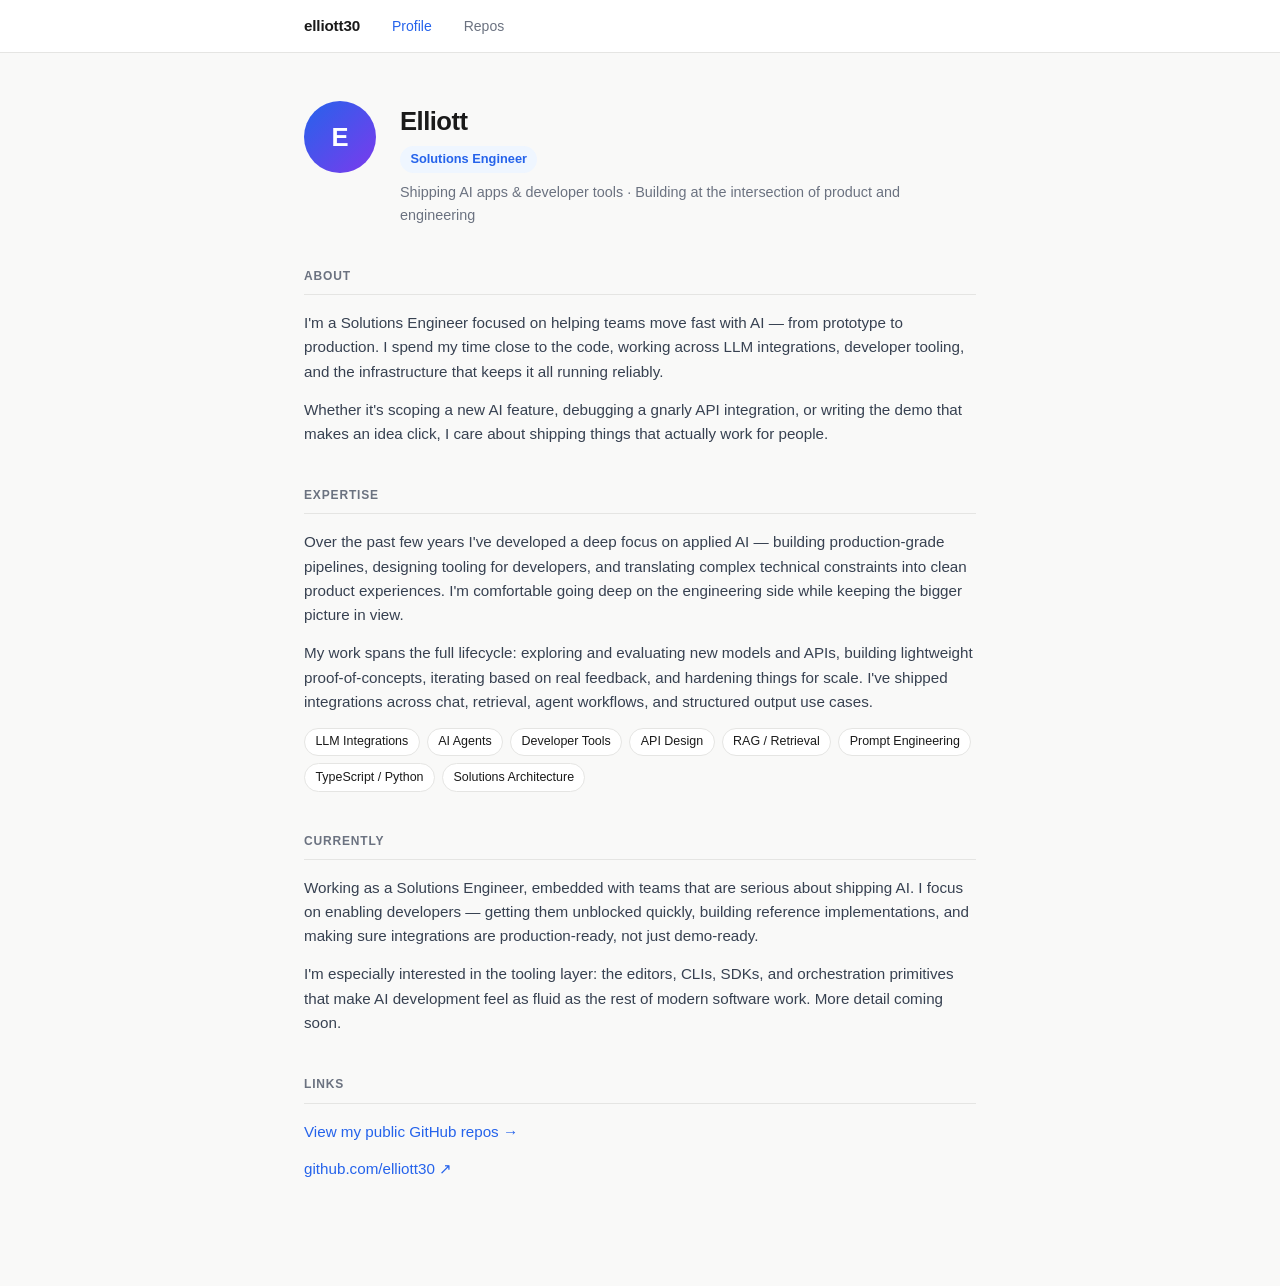
==== index.html @ 515566d5 "Initial commit: minimal GitHub Pages site Two pages: personal profile and live public repo listing v" ====
<!DOCTYPE html>
<html lang="en">
<head>
  <meta charset="UTF-8" />
  <meta name="viewport" content="width=device-width, initial-scale=1.0" />
  <title>Elliott — Solutions Engineer</title>
  <link rel="stylesheet" href="style.css" />
</head>
<body>
  <nav>
    <div class="inner">
      <a href="index.html" class="brand">elliott30</a>
      <a href="index.html" class="active">Profile</a>
      <a href="repos.html">Repos</a>
    </div>
  </nav>

  <main>
    <div class="profile-header">
      <div class="avatar">E</div>
      <div>
        <h1>Elliott</h1>
        <span class="role-badge">Solutions Engineer</span>
        <p class="tagline">Shipping AI apps &amp; developer tools · Building at the intersection of product and engineering</p>
      </div>
    </div>

    <section>
      <h2>About</h2>
      <p>
        I'm a Solutions Engineer focused on helping teams move fast with AI — from prototype to production. I spend my time close to the code, working across LLM integrations, developer tooling, and the infrastructure that keeps it all running reliably.
      </p>
      <p>
        Whether it's scoping a new AI feature, debugging a gnarly API integration, or writing the demo that makes an idea click, I care about shipping things that actually work for people.
      </p>
    </section>

    <section>
      <h2>Expertise</h2>
      <p>
        Over the past few years I've developed a deep focus on applied AI — building production-grade pipelines, designing tooling for developers, and translating complex technical constraints into clean product experiences. I'm comfortable going deep on the engineering side while keeping the bigger picture in view.
      </p>
      <p>
        My work spans the full lifecycle: exploring and evaluating new models and APIs, building lightweight proof-of-concepts, iterating based on real feedback, and hardening things for scale. I've shipped integrations across chat, retrieval, agent workflows, and structured output use cases.
      </p>
      <div class="tags">
        <span class="tag">LLM Integrations</span>
        <span class="tag">AI Agents</span>
        <span class="tag">Developer Tools</span>
        <span class="tag">API Design</span>
        <span class="tag">RAG / Retrieval</span>
        <span class="tag">Prompt Engineering</span>
        <span class="tag">TypeScript / Python</span>
        <span class="tag">Solutions Architecture</span>
      </div>
    </section>

    <section>
      <h2>Currently</h2>
      <p>
        Working as a Solutions Engineer, embedded with teams that are serious about shipping AI. I focus on enabling developers — getting them unblocked quickly, building reference implementations, and making sure integrations are production-ready, not just demo-ready.
      </p>
      <p>
        I'm especially interested in the tooling layer: the editors, CLIs, SDKs, and orchestration primitives that make AI development feel as fluid as the rest of modern software work. More detail coming soon.
      </p>
    </section>

    <section>
      <h2>Links</h2>
      <p>
        <a href="repos.html" style="color: var(--accent); text-decoration: none; font-weight: 500;">View my public GitHub repos →</a>
      </p>
      <p style="margin-top: 0.5rem;">
        <a href="https://github.com/elliott30" target="_blank" rel="noopener" style="color: var(--accent); text-decoration: none; font-weight: 500;">github.com/elliott30 ↗</a>
      </p>
    </section>
  </main>
</body>
</html>
---- style.css ----
*, *::before, *::after { box-sizing: border-box; margin: 0; padding: 0; }

:root {
  --bg: #f9f9f8;
  --surface: #ffffff;
  --border: #e5e5e3;
  --text: #1a1a1a;
  --muted: #6b7280;
  --accent: #2563eb;
  --accent-light: #eff6ff;
  --radius: 8px;
  --max-w: 720px;
}

body {
  font-family: -apple-system, BlinkMacSystemFont, "Segoe UI", Roboto, sans-serif;
  background: var(--bg);
  color: var(--text);
  line-height: 1.6;
  font-size: 16px;
}

nav {
  position: sticky;
  top: 0;
  background: var(--surface);
  border-bottom: 1px solid var(--border);
  z-index: 10;
}

nav .inner {
  max-width: var(--max-w);
  margin: 0 auto;
  padding: 0 1.5rem;
  display: flex;
  align-items: center;
  gap: 2rem;
  height: 52px;
}

nav .brand {
  font-weight: 600;
  font-size: 0.95rem;
  color: var(--text);
  text-decoration: none;
  letter-spacing: -0.01em;
}

nav a {
  color: var(--muted);
  text-decoration: none;
  font-size: 0.875rem;
  font-weight: 500;
  transition: color 0.15s;
}

nav a:hover, nav a.active {
  color: var(--accent);
}

main {
  max-width: var(--max-w);
  margin: 0 auto;
  padding: 3rem 1.5rem 4rem;
}

/* Profile page */
.profile-header {
  display: flex;
  align-items: flex-start;
  gap: 1.5rem;
  margin-bottom: 2.5rem;
}

.avatar {
  width: 72px;
  height: 72px;
  border-radius: 50%;
  background: linear-gradient(135deg, #2563eb 0%, #7c3aed 100%);
  display: flex;
  align-items: center;
  justify-content: center;
  color: #fff;
  font-size: 1.6rem;
  font-weight: 700;
  flex-shrink: 0;
}

.profile-header h1 {
  font-size: 1.6rem;
  font-weight: 700;
  letter-spacing: -0.02em;
  margin-bottom: 0.2rem;
}

.role-badge {
  display: inline-block;
  background: var(--accent-light);
  color: var(--accent);
  font-size: 0.8rem;
  font-weight: 600;
  padding: 0.2rem 0.65rem;
  border-radius: 99px;
  margin-bottom: 0.5rem;
}

.profile-header .tagline {
  color: var(--muted);
  font-size: 0.9rem;
}

section {
  margin-bottom: 2.5rem;
}

section h2 {
  font-size: 0.75rem;
  font-weight: 700;
  letter-spacing: 0.07em;
  text-transform: uppercase;
  color: var(--muted);
  margin-bottom: 1rem;
  padding-bottom: 0.5rem;
  border-bottom: 1px solid var(--border);
}

section p {
  color: #374151;
  font-size: 0.95rem;
  margin-bottom: 0.85rem;
}

.tags {
  display: flex;
  flex-wrap: wrap;
  gap: 0.45rem;
  margin-top: 0.75rem;
}

.tag {
  background: var(--surface);
  border: 1px solid var(--border);
  color: var(--text);
  font-size: 0.78rem;
  font-weight: 500;
  padding: 0.2rem 0.65rem;
  border-radius: 99px;
}

/* Repos page */
.page-title {
  font-size: 1.5rem;
  font-weight: 700;
  letter-spacing: -0.02em;
  margin-bottom: 0.4rem;
}

.page-subtitle {
  color: var(--muted);
  font-size: 0.9rem;
  margin-bottom: 2rem;
}

.repo-grid {
  display: grid;
  gap: 0.75rem;
}

.repo-card {
  background: var(--surface);
  border: 1px solid var(--border);
  border-radius: var(--radius);
  padding: 1.1rem 1.25rem;
  text-decoration: none;
  color: inherit;
  display: block;
  transition: border-color 0.15s, box-shadow 0.15s;
}

.repo-card:hover {
  border-color: var(--accent);
  box-shadow: 0 0 0 3px rgba(37,99,235,0.07);
}

.repo-card .repo-name {
  font-size: 0.95rem;
  font-weight: 600;
  color: var(--accent);
  margin-bottom: 0.3rem;
}

.repo-card .repo-desc {
  font-size: 0.85rem;
  color: var(--muted);
  line-height: 1.5;
}

.repo-card .repo-meta {
  display: flex;
  align-items: center;
  gap: 1rem;
  margin-top: 0.65rem;
}

.repo-meta span {
  font-size: 0.75rem;
  color: var(--muted);
  display: flex;
  align-items: center;
  gap: 0.3rem;
}

.loading {
  color: var(--muted);
  font-size: 0.9rem;
  padding: 2rem 0;
  text-align: center;
}

.error-msg {
  color: #dc2626;
  font-size: 0.85rem;
  padding: 1rem;
  background: #fef2f2;
  border-radius: var(--radius);
  border: 1px solid #fecaca;
}

@media (max-width: 600px) {
  .profile-header { flex-direction: column; }
  nav .inner { gap: 1.25rem; }
}
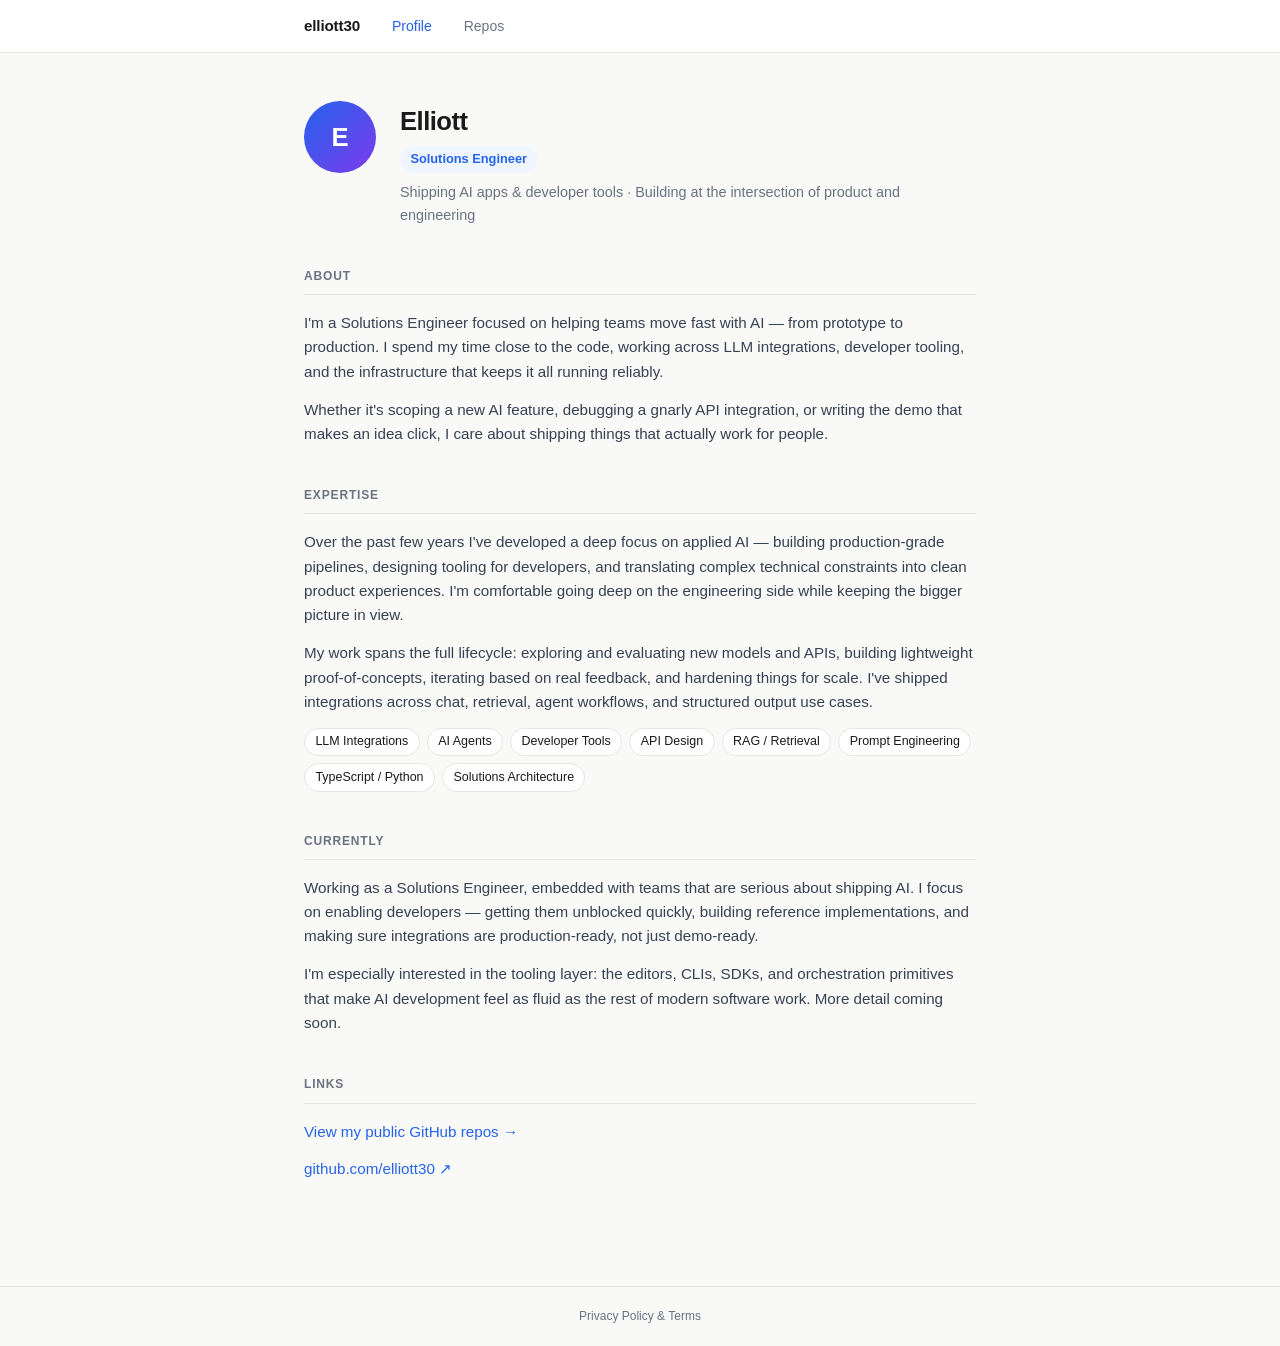
==== commit 13de4c91: "Add subtle Privacy Policy & Terms footer link to profile and repos pages" ====
--- a/index.html
+++ b/index.html
@@ -75,5 +75,8 @@
       </p>
     </section>
   </main>
+  <footer>
+    <a href="https://elliott30.github.io/legal.html">Privacy Policy &amp; Terms</a>
+  </footer>
 </body>
 </html>
--- a/style.css
+++ b/style.css
@@ -177,16 +177,19 @@
   transition: border-color 0.15s, box-shadow 0.15s;
 }
 
-.repo-card:hover {
-  border-color: var(--accent);
-  box-shadow: 0 0 0 3px rgba(37,99,235,0.07);
-}
-
 .repo-card .repo-name {
   font-size: 0.95rem;
   font-weight: 600;
-  color: var(--accent);
   margin-bottom: 0.3rem;
+}
+
+.repo-card .repo-name a {
+  color: var(--accent);
+  text-decoration: none;
+}
+
+.repo-card .repo-name a:hover {
+  text-decoration: underline;
 }
 
 .repo-card .repo-desc {
@@ -208,6 +211,17 @@
   display: flex;
   align-items: center;
   gap: 0.3rem;
+}
+
+a.repo-site {
+  font-size: 0.75rem;
+  color: var(--accent);
+  text-decoration: none;
+  margin-left: auto;
+}
+
+a.repo-site:hover {
+  text-decoration: underline;
 }
 
 .loading {
@@ -226,6 +240,23 @@
   border: 1px solid #fecaca;
 }
 
+footer {
+  border-top: 1px solid var(--border);
+  text-align: center;
+  padding: 1.25rem 1.5rem;
+  font-size: 0.75rem;
+  color: var(--muted);
+}
+
+footer a {
+  color: var(--muted);
+  text-decoration: none;
+}
+
+footer a:hover {
+  color: var(--accent);
+}
+
 @media (max-width: 600px) {
   .profile-header { flex-direction: column; }
   nav .inner { gap: 1.25rem; }
